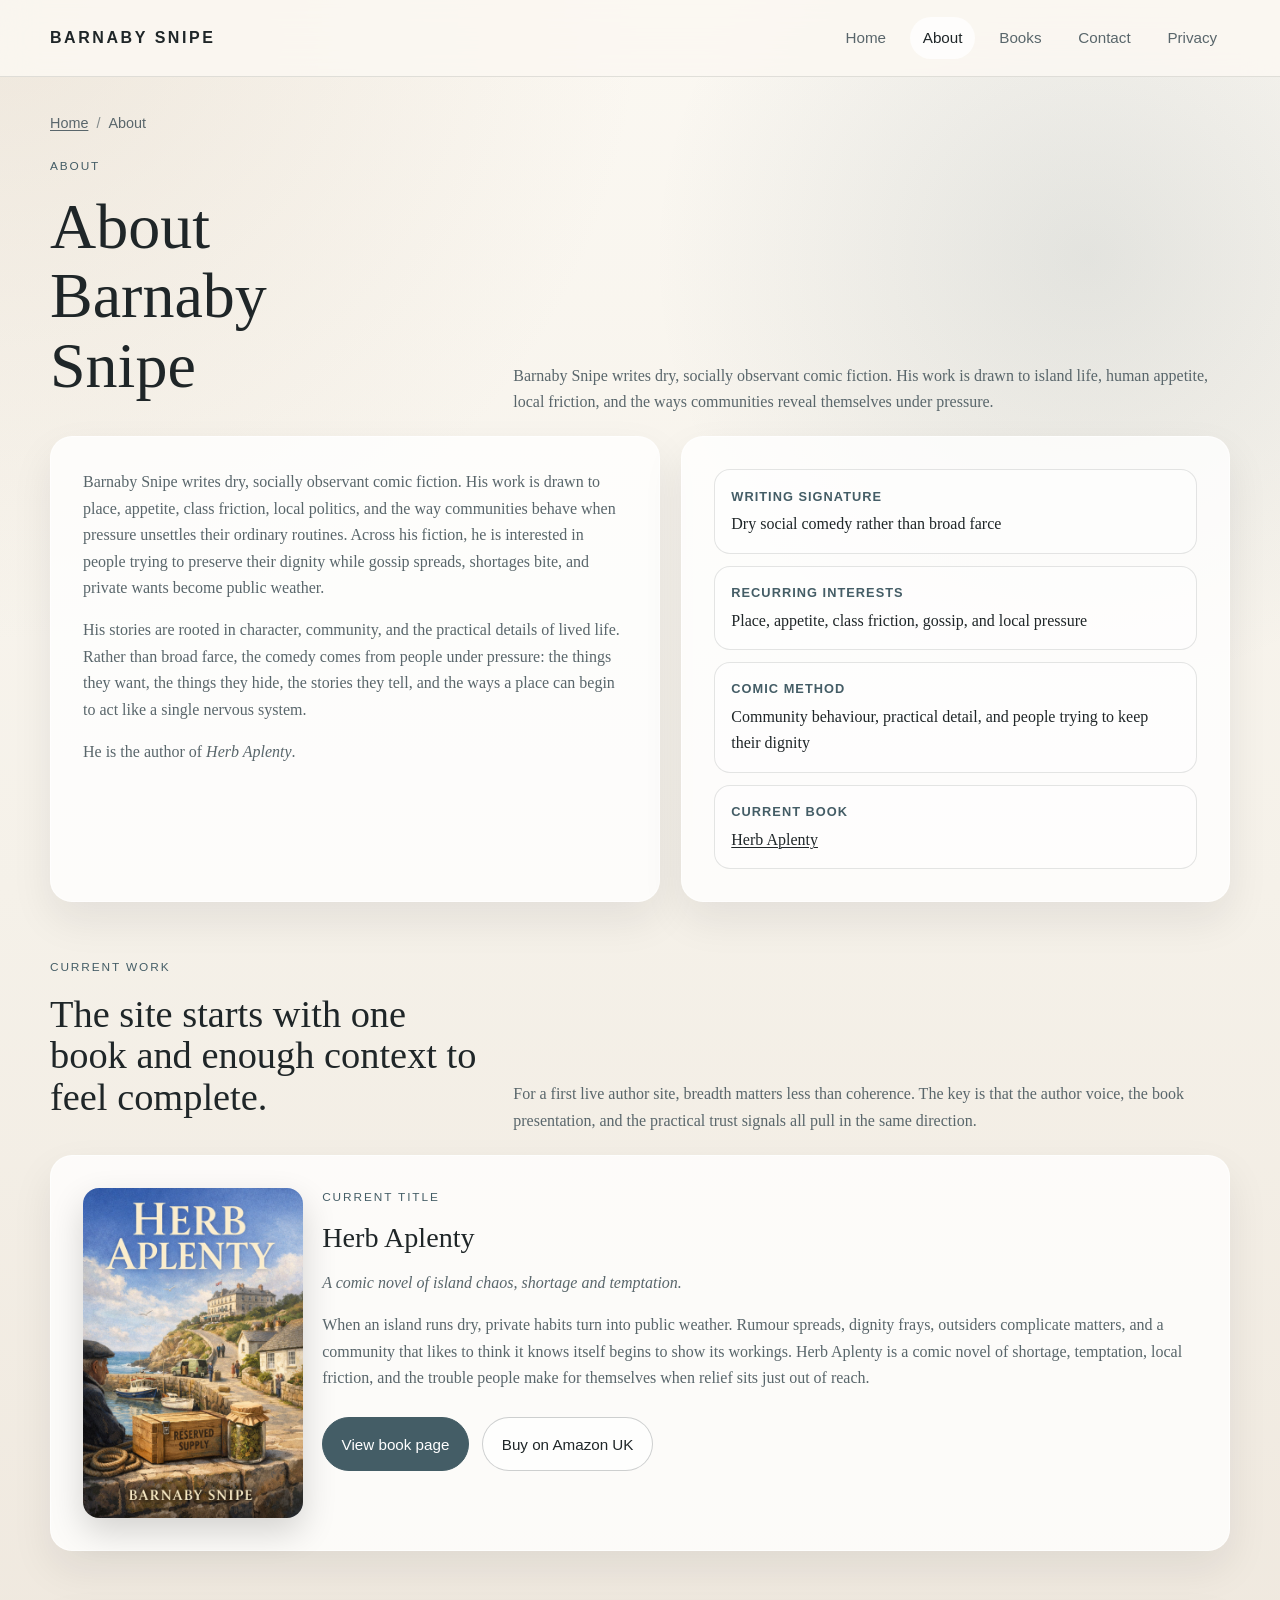
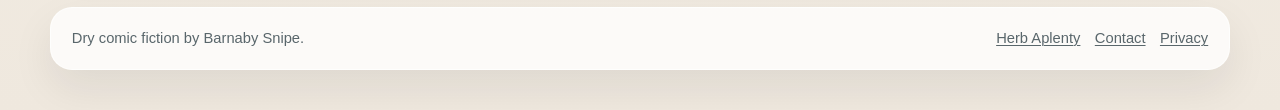
==== about/index.html @ 68eeb04a "Add files via upload" ====
<!DOCTYPE html>
<html lang="en-GB">
<head>
  <meta charset="utf-8">
  <meta name="viewport" content="width=device-width, initial-scale=1">
  <title>About Barnaby Snipe | Author</title>
  <meta name="description" content="Barnaby Snipe writes dry, socially observant comic fiction. His work is drawn to island life, human appetite, local friction, and the ways communities reveal themselves under pressure.">
  <meta name="theme-color" content="#445d66">
  <meta name="color-scheme" content="light only">
  <link rel="canonical" href="https://uthrofazeroth.github.io/barnaby-snipe/about/">
  <link rel="stylesheet" href="../style.css">
  <link rel="icon" href="../favicon.svg" type="image/svg+xml">
  <link rel="manifest" href="../site.webmanifest">
  <meta property="og:site_name" content="Barnaby Snipe">
  <meta property="og:title" content="About Barnaby Snipe">
  <meta property="og:description" content="Barnaby Snipe writes dry, socially observant comic fiction. His work is drawn to island life, human appetite, local friction, and the ways communities reveal themselves under pressure.">
  <meta property="og:type" content="website">
  <meta property="og:url" content="https://uthrofazeroth.github.io/barnaby-snipe/about/">
  <meta property="og:image" content="https://uthrofazeroth.github.io/barnaby-snipe/Herb%20Aplenty%20ebook%20cover.jpg">
  <meta name="twitter:card" content="summary_large_image">
  <meta name="twitter:title" content="About Barnaby Snipe">
  <meta name="twitter:description" content="Barnaby Snipe writes dry, socially observant comic fiction. His work is drawn to island life, human appetite, local friction, and the ways communities reveal themselves under pressure.">
  
  <script type="application/ld+json">
{
  "@context": "https://schema.org",
  "@type": "BreadcrumbList",
  "itemListElement": [
    {
      "@type": "ListItem",
      "position": 1,
      "name": "Home",
      "item": "https://uthrofazeroth.github.io/barnaby-snipe/"
    },
    {
      "@type": "ListItem",
      "position": 2,
      "name": "About",
      "item": "https://uthrofazeroth.github.io/barnaby-snipe/about/"
    }
  ]
}
  </script>
  <script type="application/ld+json">
{
  "@context": "https://schema.org",
  "@type": "AboutPage",
  "name": "About Barnaby Snipe",
  "url": "https://uthrofazeroth.github.io/barnaby-snipe/about/",
  "description": "Barnaby Snipe writes dry, socially observant comic fiction. His work is drawn to island life, human appetite, local friction, and the ways communities reveal themselves under pressure.",
  "mainEntity": {
    "@type": "Person",
    "name": "Barnaby Snipe",
    "description": "Barnaby Snipe writes dry, socially observant comic fiction. His work is drawn to island life, human appetite, local friction, and the ways communities reveal themselves under pressure.",
    "image": "https://uthrofazeroth.github.io/barnaby-snipe/Herb%20Aplenty%20ebook%20cover.jpg"
  },
  "inLanguage": "en-GB"
}
  </script>
</head>
<body class="about-page">
  <a class="skip-link" href="#main">Skip to content</a>
  <header class="site-header">
    <div class="wrap site-nav">
      <a class="brand" href="../index.html">Barnaby Snipe</a>
      <nav aria-label="Primary">
        <ul class="nav-list">
          <li><a href="../index.html">Home</a></li>
          <li><a href="../about/" aria-current="page">About</a></li>
          <li><a href="../books/">Books</a></li>
          <li><a href="../contact/">Contact</a></li>
          <li><a href="../privacy/">Privacy</a></li>
        </ul>
      </nav>
    </div>
  </header>
  <main id="main">

    <section class="section">
      <div class="wrap">
        <nav class="breadcrumbs" aria-label="Breadcrumb">
          <ol>
            <li><a href="../index.html">Home</a></li>
            <li aria-current="page">About</li>
          </ol>
        </nav>

        <div class="section-head">
          <div>
            <p class="kicker">About</p>
            <h1>About Barnaby Snipe</h1>
          </div>
          <div class="section-intro">
            <p>Barnaby Snipe writes dry, socially observant comic fiction. His work is drawn to island life, human appetite, local friction, and the ways communities reveal themselves under pressure.</p>
          </div>
        </div>

        <div class="grid-2">
          <article class="info-card panel-pad copy">
            <p>Barnaby Snipe writes dry, socially observant comic fiction. His work is drawn to place, appetite, class friction, local politics, and the way communities behave when pressure unsettles their ordinary routines. Across his fiction, he is interested in people trying to preserve their dignity while gossip spreads, shortages bite, and private wants become public weather.</p>
            <p>His stories are rooted in character, community, and the practical details of lived life. Rather than broad farce, the comedy comes from people under pressure: the things they want, the things they hide, the stories they tell, and the ways a place can begin to act like a single nervous system.</p>
            <p>He is the author of <em>Herb Aplenty</em>.</p>
          </article>

          <aside class="info-card panel-pad">
            <ul class="detail-list">
              <li>
                <strong>Writing signature</strong>
                Dry social comedy rather than broad farce
              </li>
              <li>
                <strong>Recurring interests</strong>
                Place, appetite, class friction, gossip, and local pressure
              </li>
              <li>
                <strong>Comic method</strong>
                Community behaviour, practical detail, and people trying to keep their dignity
              </li>
              <li>
                <strong>Current book</strong>
                <a href="../books/herb-aplenty/">Herb Aplenty</a>
              </li>
            </ul>
          </aside>
        </div>
      </div>
    </section>

    <section class="section">
      <div class="wrap">
        <div class="section-head">
          <div>
            <p class="kicker">Current work</p>
            <h2>The site starts with one book and enough context to feel complete.</h2>
          </div>
          <div class="section-intro">
            <p>For a first live author site, breadth matters less than coherence. The key is that the author voice, the book presentation, and the practical trust signals all pull in the same direction.</p>
          </div>
        </div>
        <div class="book-card">
          <img class="book-thumb" src="../Herb Aplenty ebook cover.jpg" alt="Cover of Herb Aplenty">
          <div>
            <p class="kicker">Current title</p>
            <h3>Herb Aplenty</h3>
            <div class="copy">
              <p><em>A comic novel of island chaos, shortage and temptation.</em></p>
              <p>When an island runs dry, private habits turn into public weather. Rumour spreads, dignity frays, outsiders complicate matters, and a community that likes to think it knows itself begins to show its workings. Herb Aplenty is a comic novel of shortage, temptation, local friction, and the trouble people make for themselves when relief sits just out of reach.</p>
            </div>
            <div class="actions">
              <a class="button" href="../books/herb-aplenty/">View book page</a>
              <a class="button-secondary" href="https://www.amazon.co.uk/dp/B0FRZV2W82" target="_blank" rel="noopener noreferrer">Buy on Amazon UK</a>
            </div>
          </div>
        </div>
      </div>
    </section>

  </main>
  <footer class="footer">
    <div class="wrap footer-panel">
      <div>Dry comic fiction by Barnaby Snipe.</div>
      <div class="footer-links">
        <a href="../books/herb-aplenty/">Herb Aplenty</a>
        <a href="../contact/">Contact</a>
        <a href="../privacy/">Privacy</a>
      </div>
    </div>
  </footer>
</body>
</html>
---- style.css ----
:root {
  --bg: #f7f3ec;
  --bg-strong: #fbf9f5;
  --surface: rgba(255,255,255,0.78);
  --surface-strong: rgba(255,255,255,0.92);
  --line: rgba(35, 42, 45, 0.12);
  --line-strong: rgba(35, 42, 45, 0.22);
  --ink: #1f2628;
  --muted: #59666b;
  --accent: #445d66;
  --accent-soft: #dbe6e9;
  --sand: #d7c8b4;
  --success: #2e5c49;
  --shadow: 0 18px 42px rgba(25, 31, 34, 0.08);
  --radius: 22px;
  --max: 1180px;
  --hero-max: 1320px;
  --focus: #102f39;
}

*,
*::before,
*::after {
  box-sizing: border-box;
}

html {
  scroll-behavior: smooth;
  -webkit-text-size-adjust: 100%;
}

body {
  margin: 0;
  color: var(--ink);
  background:
    radial-gradient(circle at top left, rgba(215, 200, 180, 0.34), transparent 30%),
    radial-gradient(circle at 85% 15%, rgba(68, 93, 102, 0.12), transparent 24%),
    linear-gradient(180deg, #fbf8f2 0%, #f5f1e9 52%, #efe8de 100%);
  font-family: Georgia, "Times New Roman", serif;
  line-height: 1.65;
}

img {
  max-width: 100%;
  display: block;
  height: auto;
}

a {
  color: inherit;
  text-decoration-thickness: 0.08em;
  text-underline-offset: 0.14em;
}

a:hover {
  text-decoration-thickness: 0.12em;
}

a:focus-visible,
button:focus-visible,
summary:focus-visible,
input:focus-visible,
textarea:focus-visible {
  outline: 3px solid var(--focus);
  outline-offset: 3px;
  border-radius: 6px;
}

.skip-link {
  position: absolute;
  left: -9999px;
  top: 0;
  z-index: 999;
  background: #fff;
  color: var(--ink);
  padding: 0.8rem 1rem;
  border: 1px solid var(--line);
  border-radius: 12px;
}

.skip-link:focus {
  left: 1rem;
  top: 1rem;
}

.site-header {
  position: sticky;
  top: 0;
  z-index: 50;
  background: rgba(251, 248, 242, 0.88);
  backdrop-filter: blur(16px);
  border-bottom: 1px solid var(--line);
}

.wrap {
  width: min(calc(100% - 2rem), var(--max));
  margin: 0 auto;
}

.wrap-wide {
  width: min(calc(100% - 2rem), var(--hero-max));
  margin: 0 auto;
}

.site-nav {
  display: flex;
  align-items: center;
  justify-content: space-between;
  gap: 1rem;
  min-height: 76px;
}

.brand {
  font-family: Arial, Helvetica, sans-serif;
  font-size: 1rem;
  font-weight: 700;
  letter-spacing: 0.16em;
  text-transform: uppercase;
  text-decoration: none;
}

.brand:hover {
  text-decoration: none;
}

.nav-list {
  list-style: none;
  display: flex;
  gap: 0.7rem;
  flex-wrap: wrap;
  align-items: center;
  margin: 0;
  padding: 0;
  font-family: Arial, Helvetica, sans-serif;
  font-size: 0.95rem;
}

.nav-list a {
  display: inline-flex;
  align-items: center;
  min-height: 42px;
  padding: 0.55rem 0.8rem;
  border-radius: 999px;
  color: var(--muted);
  text-decoration: none;
}

.nav-list a:hover,
.nav-list a[aria-current="page"] {
  background: rgba(255,255,255,0.72);
  color: var(--ink);
}

main {
  min-height: 70vh;
}

.hero {
  padding: clamp(3rem, 5vw, 5rem) 0 2rem;
}

.hero-grid {
  display: grid;
  grid-template-columns: minmax(0, 1.15fr) minmax(300px, 0.85fr);
  gap: 1.5rem;
  align-items: stretch;
}

.panel {
  background: var(--surface);
  border: 1px solid rgba(255,255,255,0.64);
  border-radius: var(--radius);
  box-shadow: var(--shadow);
}

.hero-copy,
.panel-pad,
.book-layout-copy,
.contact-panel,
.info-card,
.quote-card {
  padding: clamp(1.4rem, 2.5vw, 2.4rem);
}

.kicker {
  font-family: Arial, Helvetica, sans-serif;
  font-size: 0.74rem;
  letter-spacing: 0.16em;
  text-transform: uppercase;
  color: var(--accent);
  margin: 0 0 1rem;
}

h1, h2, h3 {
  line-height: 1.08;
  margin: 0 0 1rem;
  font-weight: 500;
}

h1 {
  font-size: clamp(2.6rem, 5vw, 5rem);
  max-width: 11ch;
}

h2 {
  font-size: clamp(2rem, 3vw, 3rem);
}

h3 {
  font-size: clamp(1.4rem, 2.2vw, 2rem);
}

.lead {
  font-size: clamp(1.1rem, 1.8vw, 1.45rem);
  color: var(--ink);
  max-width: 38rem;
}

.copy,
.meta-copy,
.section-intro {
  color: var(--muted);
  font-size: 1rem;
}

.copy p,
.meta-copy p,
.section-intro p {
  margin: 0 0 1rem;
}

.copy p:last-child,
.meta-copy p:last-child,
.section-intro p:last-child {
  margin-bottom: 0;
}

.actions {
  display: flex;
  gap: 0.85rem;
  flex-wrap: wrap;
  margin-top: 1.6rem;
}

.button,
.button-secondary,
.button-linkish {
  display: inline-flex;
  align-items: center;
  justify-content: center;
  min-height: 50px;
  padding: 0.85rem 1.15rem;
  border-radius: 999px;
  font-family: Arial, Helvetica, sans-serif;
  font-size: 0.95rem;
  text-decoration: none;
  transition: transform 0.18s ease, background-color 0.18s ease, border-color 0.18s ease;
}

.button:hover,
.button-secondary:hover,
.button-linkish:hover {
  transform: translateY(-1px);
  text-decoration: none;
}

.button {
  background: var(--accent);
  color: #fff;
  border: 1px solid var(--accent);
}

.button-secondary {
  background: rgba(255,255,255,0.62);
  color: var(--ink);
  border: 1px solid var(--line-strong);
}

.button-linkish {
  padding-left: 0;
  padding-right: 0;
  min-height: auto;
  color: var(--accent);
  border-radius: 0;
}

.hero-visual {
  padding: 1rem;
}

.book-visual {
  height: 100%;
  background:
    linear-gradient(180deg, rgba(42,56,61,0.94), rgba(26,34,38,0.97)),
    linear-gradient(135deg, rgba(255,255,255,0.08), transparent 56%);
  color: #f7f2ea;
  border-radius: 18px;
  overflow: hidden;
  display: grid;
  grid-template-columns: minmax(0, 0.84fr) minmax(180px, 0.9fr);
  min-height: 400px;
}

.book-visual-copy {
  padding: 1.6rem;
  display: flex;
  flex-direction: column;
  justify-content: space-between;
}

.book-visual-copy .kicker {
  color: rgba(255,255,255,0.72);
}

.book-visual-copy h2 {
  max-width: 8ch;
}

.book-visual-copy p {
  color: rgba(247,242,234,0.84);
  margin: 0;
}

.book-cover-frame {
  align-self: center;
  justify-self: center;
  width: min(88%, 320px);
  padding: 1rem 0.2rem;
}

.book-cover {
  border-radius: 16px;
  box-shadow: 0 14px 40px rgba(0,0,0,0.28);
  border: 1px solid rgba(255,255,255,0.14);
  background: rgba(255,255,255,0.08);
}

.section {
  padding: 1rem 0 2.5rem;
}

.section-head {
  display: grid;
  grid-template-columns: minmax(0, 0.76fr) minmax(0, 1.24fr);
  gap: 1.5rem;
  align-items: end;
  margin-bottom: 1.3rem;
}

.grid-2 {
  display: grid;
  grid-template-columns: minmax(0, 1fr) minmax(260px, 0.9fr);
  gap: 1.35rem;
}

.grid-3 {
  display: grid;
  grid-template-columns: repeat(3, minmax(0, 1fr));
  gap: 1rem;
}

.grid-book {
  display: grid;
  grid-template-columns: minmax(280px, 0.75fr) minmax(0, 1.25fr);
  gap: 1.4rem;
  align-items: start;
}

.info-card,
.quote-card,
.contact-panel {
  background: var(--surface);
  border: 1px solid rgba(255,255,255,0.64);
  border-radius: var(--radius);
  box-shadow: var(--shadow);
}

.quote-card blockquote {
  margin: 0;
  font-size: 1.08rem;
}

.quote-card p {
  margin: 1rem 0 0;
  font-family: Arial, Helvetica, sans-serif;
  font-size: 0.92rem;
  color: var(--muted);
}

.stat-list,
.detail-list,
.contact-list,
.link-list,
.breadcrumbs ol {
  list-style: none;
  margin: 0;
  padding: 0;
}

.stat-list {
  display: grid;
  gap: 0.75rem;
}

.stat-list li,
.contact-list li,
.detail-list li {
  padding: 0.95rem 1rem;
  border: 1px solid var(--line);
  border-radius: 16px;
  background: rgba(255,255,255,0.44);
}

.stat-list strong,
.contact-list strong,
.detail-list strong {
  display: block;
  margin-bottom: 0.28rem;
  font-family: Arial, Helvetica, sans-serif;
  font-size: 0.8rem;
  letter-spacing: 0.08em;
  text-transform: uppercase;
  color: var(--accent);
}

.detail-list {
  display: grid;
  gap: 0.75rem;
}

.label-row {
  display: flex;
  flex-wrap: wrap;
  gap: 0.6rem;
  margin-top: 1.2rem;
}

.pill {
  display: inline-flex;
  align-items: center;
  min-height: 34px;
  padding: 0.35rem 0.72rem;
  border-radius: 999px;
  border: 1px solid var(--line);
  background: rgba(255,255,255,0.56);
  font-family: Arial, Helvetica, sans-serif;
  font-size: 0.85rem;
  color: var(--muted);
}

.breadcrumbs {
  margin: 1.2rem 0 1.3rem;
  font-family: Arial, Helvetica, sans-serif;
  font-size: 0.9rem;
  color: var(--muted);
}

.breadcrumbs ol {
  display: flex;
  flex-wrap: wrap;
  gap: 0.5rem;
  align-items: center;
}

.breadcrumbs li + li::before {
  content: "/";
  margin-right: 0.5rem;
  color: rgba(89,102,107,0.72);
}

.book-card {
  display: grid;
  grid-template-columns: minmax(170px, 220px) minmax(0, 1fr);
  gap: 1.2rem;
  align-items: start;
  background: var(--surface);
  border: 1px solid rgba(255,255,255,0.64);
  border-radius: var(--radius);
  box-shadow: var(--shadow);
  padding: clamp(1.3rem, 2.5vw, 2rem);
}

.book-thumb {
  border-radius: 16px;
  box-shadow: 0 14px 34px rgba(0,0,0,0.16);
}

.footer {
  padding: 1rem 0 2.5rem;
}

.footer-panel {
  background: var(--surface);
  border: 1px solid rgba(255,255,255,0.64);
  border-radius: var(--radius);
  box-shadow: var(--shadow);
  padding: 1.15rem 1.3rem;
  display: flex;
  justify-content: space-between;
  gap: 1rem;
  flex-wrap: wrap;
  align-items: center;
  font-family: Arial, Helvetica, sans-serif;
  color: var(--muted);
  font-size: 0.92rem;
}

.footer-links {
  display: flex;
  gap: 0.9rem;
  flex-wrap: wrap;
}

.notice {
  padding: 1rem 1.1rem;
  border-left: 4px solid var(--accent);
  border-radius: 14px;
  background: rgba(219, 230, 233, 0.46);
  color: var(--ink);
}

.small {
  font-size: 0.92rem;
  color: var(--muted);
}

.muted {
  color: var(--muted);
}

.table-wrap {
  overflow-x: auto;
}

table {
  width: 100%;
  border-collapse: collapse;
  min-width: 420px;
}

th, td {
  text-align: left;
  padding: 0.95rem 0.85rem;
  border-bottom: 1px solid var(--line);
}

th {
  font-family: Arial, Helvetica, sans-serif;
  font-size: 0.82rem;
  letter-spacing: 0.08em;
  text-transform: uppercase;
  color: var(--accent);
}

td {
  color: var(--muted);
}

.hero-subgrid {
  display: grid;
  grid-template-columns: repeat(3, minmax(0,1fr));
  gap: 0.9rem;
  margin-top: 1.25rem;
}

.hero-subgrid .info-card {
  padding: 1rem 1rem 0.95rem;
}

.hero-subgrid strong {
  display: block;
  font-family: Arial, Helvetica, sans-serif;
  font-size: 0.8rem;
  letter-spacing: 0.08em;
  text-transform: uppercase;
  color: var(--accent);
  margin-bottom: 0.25rem;
}

.hero-subgrid p {
  margin: 0;
  color: var(--muted);
  font-size: 0.92rem;
}

@media (max-width: 980px) {
  .hero-grid,
  .grid-2,
  .grid-book,
  .section-head,
  .book-visual {
    grid-template-columns: 1fr;
  }

  .grid-3,
  .hero-subgrid {
    grid-template-columns: 1fr;
  }

  .book-cover-frame {
    width: min(72%, 300px);
    padding-top: 0;
    margin-bottom: 1.2rem;
  }

  .book-visual-copy {
    padding-bottom: 0;
  }
}

@media (max-width: 720px) {
  .site-header {
    position: static;
  }

  .site-nav {
    min-height: auto;
    padding: 0.9rem 0;
    flex-direction: column;
    align-items: flex-start;
  }

  .book-card {
    grid-template-columns: 1fr;
  }

  .wrap,
  .wrap-wide {
    width: min(calc(100% - 1rem), var(--max));
  }
}

@media (max-width: 560px) {
  .actions {
    flex-direction: column;
  }

  .button,
  .button-secondary {
    width: 100%;
  }

  h1 {
    max-width: 100%;
  }
}
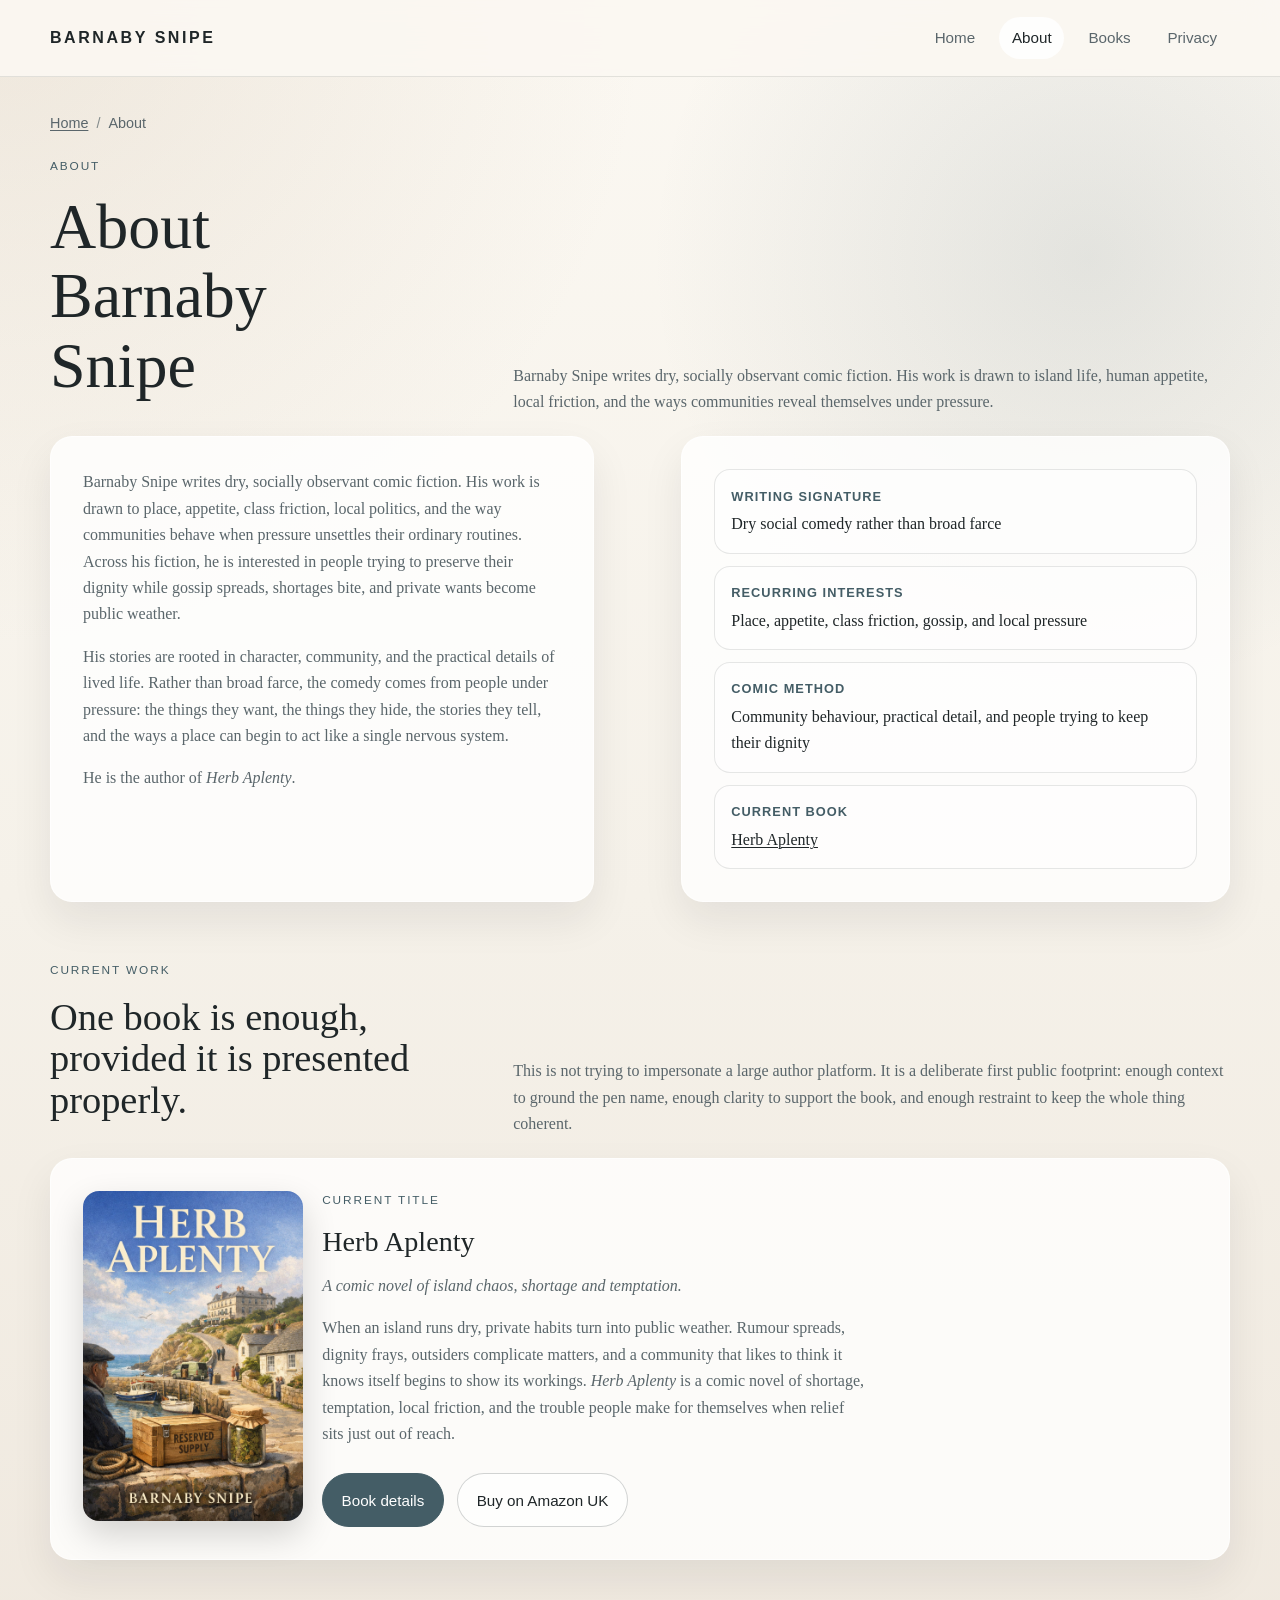
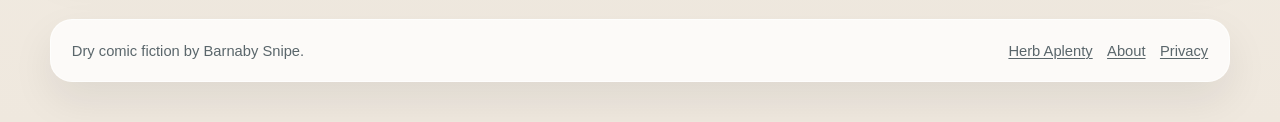
==== commit d090b055: "Add files via upload" ====
--- a/about/index.html
+++ b/about/index.html
@@ -4,58 +4,57 @@
   <meta charset="utf-8">
   <meta name="viewport" content="width=device-width, initial-scale=1">
   <title>About Barnaby Snipe | Author</title>
-  <meta name="description" content="Barnaby Snipe writes dry, socially observant comic fiction. His work is drawn to island life, human appetite, local friction, and the ways communities reveal themselves under pressure.">
+  <meta name="description" content="Barnaby Snipe writes dry, socially observant comic fiction about island life, human appetite, local friction, and the ways communities reveal themselves under pressure.">
   <meta name="theme-color" content="#445d66">
   <meta name="color-scheme" content="light only">
   <link rel="canonical" href="https://uthrofazeroth.github.io/barnaby-snipe/about/">
-  <link rel="stylesheet" href="../style.css">
-  <link rel="icon" href="../favicon.svg" type="image/svg+xml">
-  <link rel="manifest" href="../site.webmanifest">
   <meta property="og:site_name" content="Barnaby Snipe">
   <meta property="og:title" content="About Barnaby Snipe">
-  <meta property="og:description" content="Barnaby Snipe writes dry, socially observant comic fiction. His work is drawn to island life, human appetite, local friction, and the ways communities reveal themselves under pressure.">
+  <meta property="og:description" content="Barnaby Snipe writes dry, socially observant comic fiction about island life, human appetite, local friction, and the ways communities reveal themselves under pressure.">
   <meta property="og:type" content="website">
   <meta property="og:url" content="https://uthrofazeroth.github.io/barnaby-snipe/about/">
   <meta property="og:image" content="https://uthrofazeroth.github.io/barnaby-snipe/Herb%20Aplenty%20ebook%20cover.jpg">
   <meta name="twitter:card" content="summary_large_image">
   <meta name="twitter:title" content="About Barnaby Snipe">
-  <meta name="twitter:description" content="Barnaby Snipe writes dry, socially observant comic fiction. His work is drawn to island life, human appetite, local friction, and the ways communities reveal themselves under pressure.">
-  
+  <meta name="twitter:description" content="Barnaby Snipe writes dry, socially observant comic fiction about island life, human appetite, local friction, and the ways communities reveal themselves under pressure.">
+
+  <link rel="stylesheet" href="../style.css">
+  <link rel="icon" href="../favicon.svg" type="image/svg+xml">
+  <link rel="manifest" href="../site.webmanifest">
   <script type="application/ld+json">
-{
-  "@context": "https://schema.org",
-  "@type": "BreadcrumbList",
-  "itemListElement": [
-    {
-      "@type": "ListItem",
-      "position": 1,
-      "name": "Home",
-      "item": "https://uthrofazeroth.github.io/barnaby-snipe/"
-    },
-    {
-      "@type": "ListItem",
-      "position": 2,
-      "name": "About",
-      "item": "https://uthrofazeroth.github.io/barnaby-snipe/about/"
-    }
-  ]
-}
+  {
+    "@context": "https://schema.org",
+    "@type": "BreadcrumbList",
+    "itemListElement": [
+      {
+        "@type": "ListItem",
+        "position": 1,
+        "name": "Home",
+        "item": "https://uthrofazeroth.github.io/barnaby-snipe/"
+      },
+      {
+        "@type": "ListItem",
+        "position": 2,
+        "name": "About",
+        "item": "https://uthrofazeroth.github.io/barnaby-snipe/about/"
+      }
+    ]
+  }
   </script>
   <script type="application/ld+json">
-{
-  "@context": "https://schema.org",
-  "@type": "AboutPage",
-  "name": "About Barnaby Snipe",
-  "url": "https://uthrofazeroth.github.io/barnaby-snipe/about/",
-  "description": "Barnaby Snipe writes dry, socially observant comic fiction. His work is drawn to island life, human appetite, local friction, and the ways communities reveal themselves under pressure.",
-  "mainEntity": {
-    "@type": "Person",
-    "name": "Barnaby Snipe",
-    "description": "Barnaby Snipe writes dry, socially observant comic fiction. His work is drawn to island life, human appetite, local friction, and the ways communities reveal themselves under pressure.",
-    "image": "https://uthrofazeroth.github.io/barnaby-snipe/Herb%20Aplenty%20ebook%20cover.jpg"
-  },
-  "inLanguage": "en-GB"
-}
+  {
+    "@context": "https://schema.org",
+    "@type": "AboutPage",
+    "name": "About Barnaby Snipe",
+    "url": "https://uthrofazeroth.github.io/barnaby-snipe/about/",
+    "description": "Barnaby Snipe writes dry, socially observant comic fiction about island life, human appetite, local friction, and the ways communities reveal themselves under pressure.",
+    "mainEntity": {
+      "@type": "Person",
+      "name": "Barnaby Snipe",
+      "description": "Barnaby Snipe writes dry, socially observant comic fiction about island life, human appetite, local friction, and the ways communities reveal themselves under pressure."
+    },
+    "inLanguage": "en-GB"
+  }
   </script>
 </head>
 <body class="about-page">
@@ -65,17 +64,12 @@
       <a class="brand" href="../index.html">Barnaby Snipe</a>
       <nav aria-label="Primary">
         <ul class="nav-list">
-          <li><a href="../index.html">Home</a></li>
-          <li><a href="../about/" aria-current="page">About</a></li>
-          <li><a href="../books/">Books</a></li>
-          <li><a href="../contact/">Contact</a></li>
-          <li><a href="../privacy/">Privacy</a></li>
+          <li><a href="../index.html">Home</a></li> <li><a href="../about/" aria-current="page">About</a></li> <li><a href="../books/">Books</a></li> <li><a href="../privacy/">Privacy</a></li>
         </ul>
       </nav>
     </div>
   </header>
   <main id="main">
-
     <section class="section">
       <div class="wrap">
         <nav class="breadcrumbs" aria-label="Breadcrumb">
@@ -131,10 +125,10 @@
         <div class="section-head">
           <div>
             <p class="kicker">Current work</p>
-            <h2>The site starts with one book and enough context to feel complete.</h2>
+            <h2>One book is enough, provided it is presented properly.</h2>
           </div>
           <div class="section-intro">
-            <p>For a first live author site, breadth matters less than coherence. The key is that the author voice, the book presentation, and the practical trust signals all pull in the same direction.</p>
+            <p>This is not trying to impersonate a large author platform. It is a deliberate first public footprint: enough context to ground the pen name, enough clarity to support the book, and enough restraint to keep the whole thing coherent.</p>
           </div>
         </div>
         <div class="book-card">
@@ -144,24 +138,23 @@
             <h3>Herb Aplenty</h3>
             <div class="copy">
               <p><em>A comic novel of island chaos, shortage and temptation.</em></p>
-              <p>When an island runs dry, private habits turn into public weather. Rumour spreads, dignity frays, outsiders complicate matters, and a community that likes to think it knows itself begins to show its workings. Herb Aplenty is a comic novel of shortage, temptation, local friction, and the trouble people make for themselves when relief sits just out of reach.</p>
+              <p>When an island runs dry, private habits turn into public weather. Rumour spreads, dignity frays, outsiders complicate matters, and a community that likes to think it knows itself begins to show its workings. <em>Herb Aplenty</em> is a comic novel of shortage, temptation, local friction, and the trouble people make for themselves when relief sits just out of reach.</p>
             </div>
             <div class="actions">
-              <a class="button" href="../books/herb-aplenty/">View book page</a>
+              <a class="button" href="../books/herb-aplenty/">Book details</a>
               <a class="button-secondary" href="https://www.amazon.co.uk/dp/B0FRZV2W82" target="_blank" rel="noopener noreferrer">Buy on Amazon UK</a>
             </div>
           </div>
         </div>
       </div>
     </section>
-
   </main>
   <footer class="footer">
     <div class="wrap footer-panel">
       <div>Dry comic fiction by Barnaby Snipe.</div>
       <div class="footer-links">
         <a href="../books/herb-aplenty/">Herb Aplenty</a>
-        <a href="../contact/">Contact</a>
+        <a href="../about/">About</a>
         <a href="../privacy/">Privacy</a>
       </div>
     </div>
--- a/style.css
+++ b/style.css
@@ -1,20 +1,21 @@
 :root {
   --bg: #f7f3ec;
-  --bg-strong: #fbf9f5;
+  --bg-strong: #fcfaf6;
   --surface: rgba(255,255,255,0.78);
   --surface-strong: rgba(255,255,255,0.92);
-  --line: rgba(35, 42, 45, 0.12);
-  --line-strong: rgba(35, 42, 45, 0.22);
+  --line: rgba(33, 40, 43, 0.11);
+  --line-strong: rgba(33, 40, 43, 0.2);
   --ink: #1f2628;
-  --muted: #59666b;
+  --muted: #5a666b;
   --accent: #445d66;
+  --accent-deep: #2f454e;
   --accent-soft: #dbe6e9;
   --sand: #d7c8b4;
-  --success: #2e5c49;
   --shadow: 0 18px 42px rgba(25, 31, 34, 0.08);
   --radius: 22px;
   --max: 1180px;
   --hero-max: 1320px;
+  --measure: 68ch;
   --focus: #102f39;
 }
 
@@ -87,7 +88,7 @@
   position: sticky;
   top: 0;
   z-index: 50;
-  background: rgba(251, 248, 242, 0.88);
+  background: rgba(251, 248, 242, 0.9);
   backdrop-filter: blur(16px);
   border-bottom: 1px solid var(--line);
 }
@@ -147,7 +148,7 @@
 
 .nav-list a:hover,
 .nav-list a[aria-current="page"] {
-  background: rgba(255,255,255,0.72);
+  background: rgba(255,255,255,0.78);
   color: var(--ink);
 }
 
@@ -175,10 +176,10 @@
 
 .hero-copy,
 .panel-pad,
-.book-layout-copy,
-.contact-panel,
 .info-card,
-.quote-card {
+.quote-card,
+.note-card,
+.card-grid article {
   padding: clamp(1.4rem, 2.5vw, 2.4rem);
 }
 
@@ -221,6 +222,10 @@
 .section-intro {
   color: var(--muted);
   font-size: 1rem;
+}
+
+.copy {
+  max-width: var(--measure);
 }
 
 .copy p,
@@ -298,11 +303,11 @@
   overflow: hidden;
   display: grid;
   grid-template-columns: minmax(0, 0.84fr) minmax(180px, 0.9fr);
-  min-height: 400px;
+  min-height: 420px;
 }
 
 .book-visual-copy {
-  padding: 1.6rem;
+  padding: 1.7rem;
   display: flex;
   flex-direction: column;
   justify-content: space-between;
@@ -324,7 +329,7 @@
 .book-cover-frame {
   align-self: center;
   justify-self: center;
-  width: min(88%, 320px);
+  width: min(86%, 320px);
   padding: 1rem 0.2rem;
 }
 
@@ -336,7 +341,7 @@
 }
 
 .section {
-  padding: 1rem 0 2.5rem;
+  padding: 1rem 0 2.7rem;
 }
 
 .section-head {
@@ -353,12 +358,6 @@
   gap: 1.35rem;
 }
 
-.grid-3 {
-  display: grid;
-  grid-template-columns: repeat(3, minmax(0, 1fr));
-  gap: 1rem;
-}
-
 .grid-book {
   display: grid;
   grid-template-columns: minmax(280px, 0.75fr) minmax(0, 1.25fr);
@@ -366,9 +365,16 @@
   align-items: start;
 }
 
+.card-grid {
+  display: grid;
+  grid-template-columns: repeat(3, minmax(0, 1fr));
+  gap: 1rem;
+}
+
 .info-card,
 .quote-card,
-.contact-panel {
+.note-card,
+.card-grid article {
   background: var(--surface);
   border: 1px solid rgba(255,255,255,0.64);
   border-radius: var(--radius);
@@ -389,7 +395,6 @@
 
 .stat-list,
 .detail-list,
-.contact-list,
 .link-list,
 .breadcrumbs ol {
   list-style: none;
@@ -397,13 +402,13 @@
   padding: 0;
 }
 
-.stat-list {
+.stat-list,
+.detail-list {
   display: grid;
   gap: 0.75rem;
 }
 
 .stat-list li,
-.contact-list li,
 .detail-list li {
   padding: 0.95rem 1rem;
   border: 1px solid var(--line);
@@ -412,8 +417,8 @@
 }
 
 .stat-list strong,
-.contact-list strong,
-.detail-list strong {
+.detail-list strong,
+.card-grid strong {
   display: block;
   margin-bottom: 0.28rem;
   font-family: Arial, Helvetica, sans-serif;
@@ -423,9 +428,14 @@
   color: var(--accent);
 }
 
-.detail-list {
-  display: grid;
-  gap: 0.75rem;
+.card-grid h3 {
+  font-size: 1.2rem;
+  margin-bottom: 0.7rem;
+}
+
+.card-grid p {
+  margin: 0;
+  color: var(--muted);
 }
 
 .label-row {
@@ -485,6 +495,10 @@
   box-shadow: 0 14px 34px rgba(0,0,0,0.16);
 }
 
+.note-card {
+  border-top: 4px solid var(--accent);
+}
+
 .footer {
   padding: 1rem 0 2.5rem;
 }
@@ -524,10 +538,6 @@
   color: var(--muted);
 }
 
-.muted {
-  color: var(--muted);
-}
-
 .table-wrap {
   overflow-x: auto;
 }
@@ -588,11 +598,11 @@
   .grid-2,
   .grid-book,
   .section-head,
-  .book-visual {
+  .book-visual,
+  .card-grid {
     grid-template-columns: 1fr;
   }
 
-  .grid-3,
   .hero-subgrid {
     grid-template-columns: 1fr;
   }
@@ -643,4 +653,8 @@
   h1 {
     max-width: 100%;
   }
+
+  table {
+    min-width: 340px;
+  }
 }
